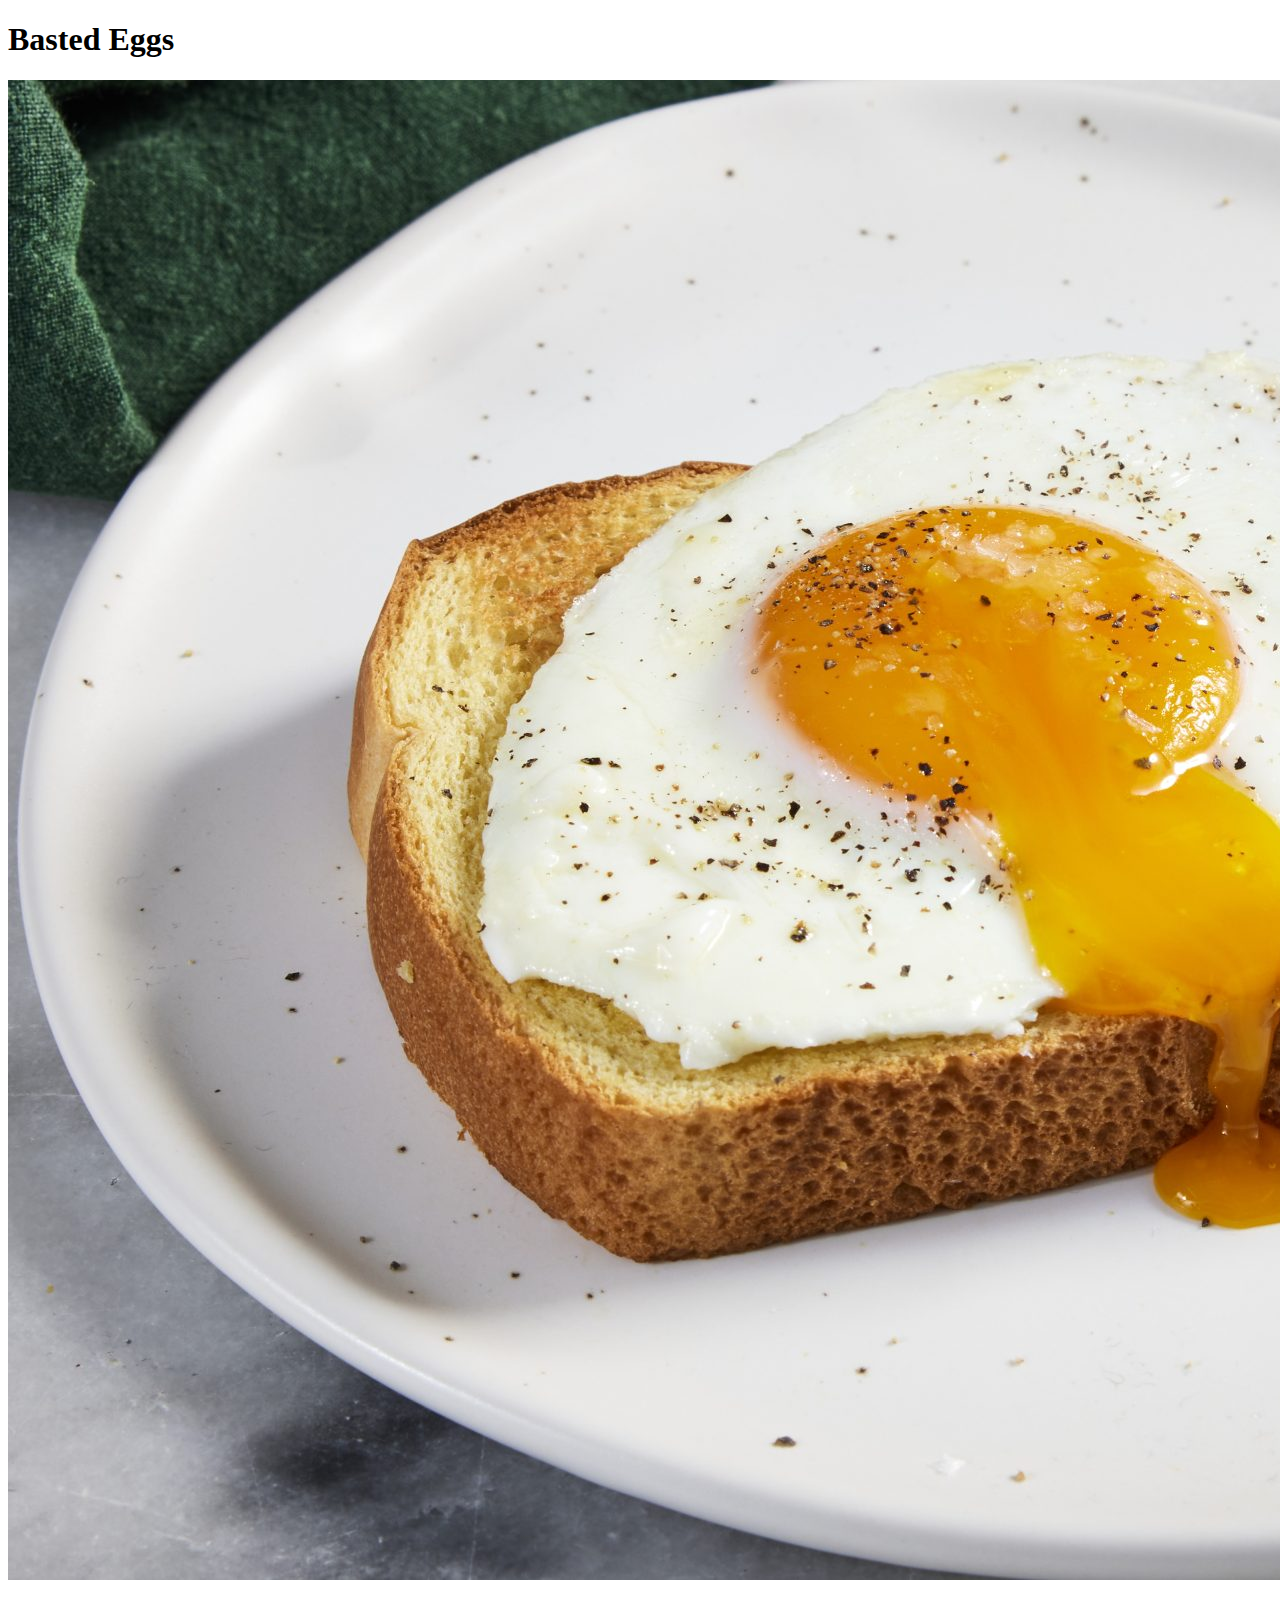
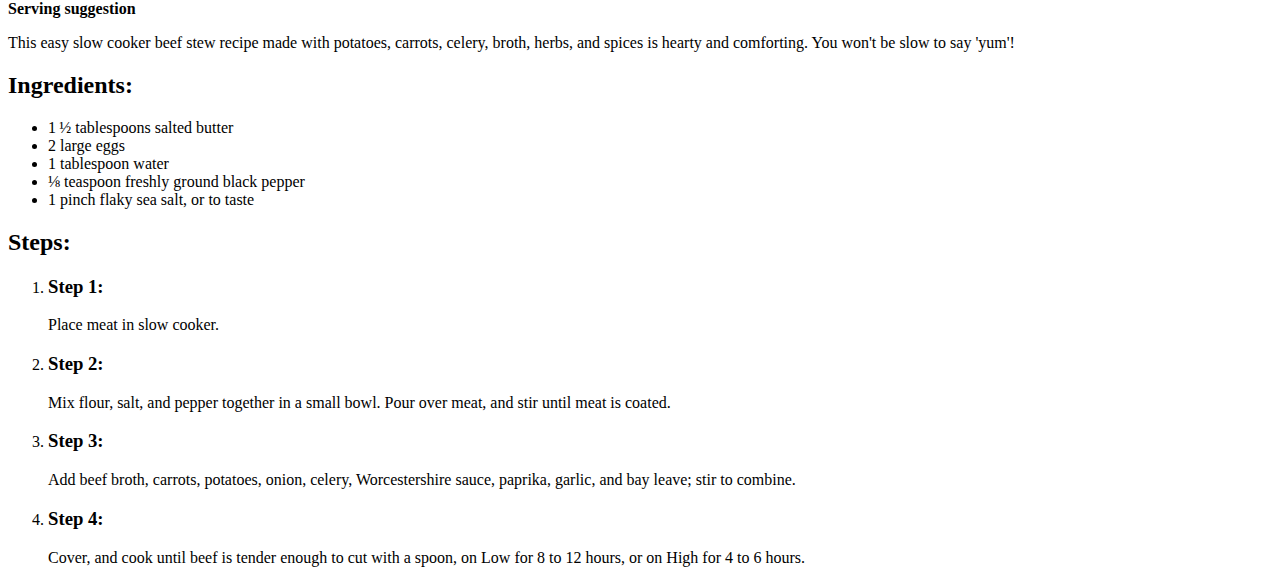
==== recipes/basted-eggs.html @ 4c03b434 "Add Cookies and Cream and Baseted Eggs Recies to site and fixes" ====
<!DOCTYPE html>
<html lang="en">
    <head>
        <meta charset="UTF-8">
        <title>Basted Eggs</title>
    </head>
    <body>
        <p>
            <h1>Basted Eggs</h1>

            <img src="./basted-eggs.jpg">
        </p>
        <p>
            <strong>Serving suggestion</strong>
        </p>
        <p>
            This easy slow cooker beef stew recipe made with potatoes, carrots, celery, broth, herbs,
             and spices is hearty and comforting. You won't be slow to say 'yum'!
            
            <h2>Ingredients:</h2>

            <ul>
                <li>1 ½ tablespoons salted butter</li>
                <li>2 large eggs</li>
                <li>1 tablespoon water</li>
                <li>⅛ teaspoon freshly ground black pepper</li>
                <li>1 pinch flaky sea salt, or to taste</li>
            </ul>

            <h2>Steps:</h2>

            <ol>
                <li>
                    <h3>Step 1:</h3>

                    Place meat in slow cooker.
                </li>
                <li>
                    <h3>Step 2:</h3>

                    Mix flour, salt, and pepper together in a small bowl. Pour over meat, and stir until meat is coated.
                </li>
                <li>
                    <h3>Step 3:</h3>

                    Add beef broth, carrots, potatoes, onion, celery, Worcestershire sauce, paprika, garlic, and bay leave; stir to combine.
                </li>
                <li>
                    <h3>Step 4:</h3>
                    
                    Cover, and cook until beef is tender enough to cut with a spoon, on Low for 8 to 12 hours, or on High for 4 to 6 hours.
                </li>
            </ol>

        </p>
    </body>
</html>
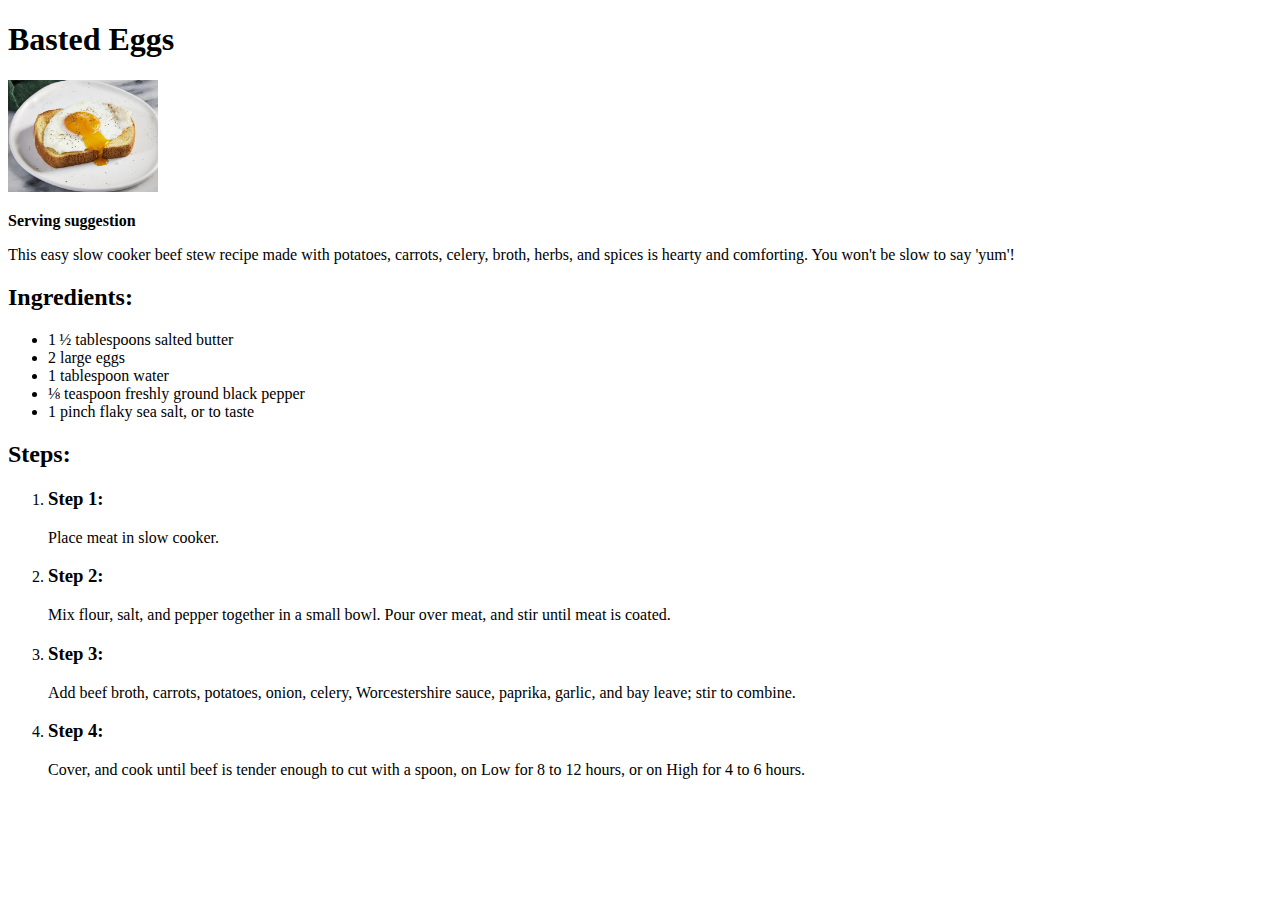
==== commit 67b0ef7a: "resize recipe images with styles.css" ====
--- a/recipes/basted-eggs.html
+++ b/recipes/basted-eggs.html
@@ -3,6 +3,7 @@
     <head>
         <meta charset="UTF-8">
         <title>Basted Eggs</title>
+        <link rel="stylesheet" href="styles.css">
     </head>
     <body>
         <p>
--- a/recipes/styles.css
+++ b/recipes/styles.css
@@ -0,0 +1,6 @@
+/* styles.css */
+
+img {
+    height: auto;
+    width: 150px;
+}